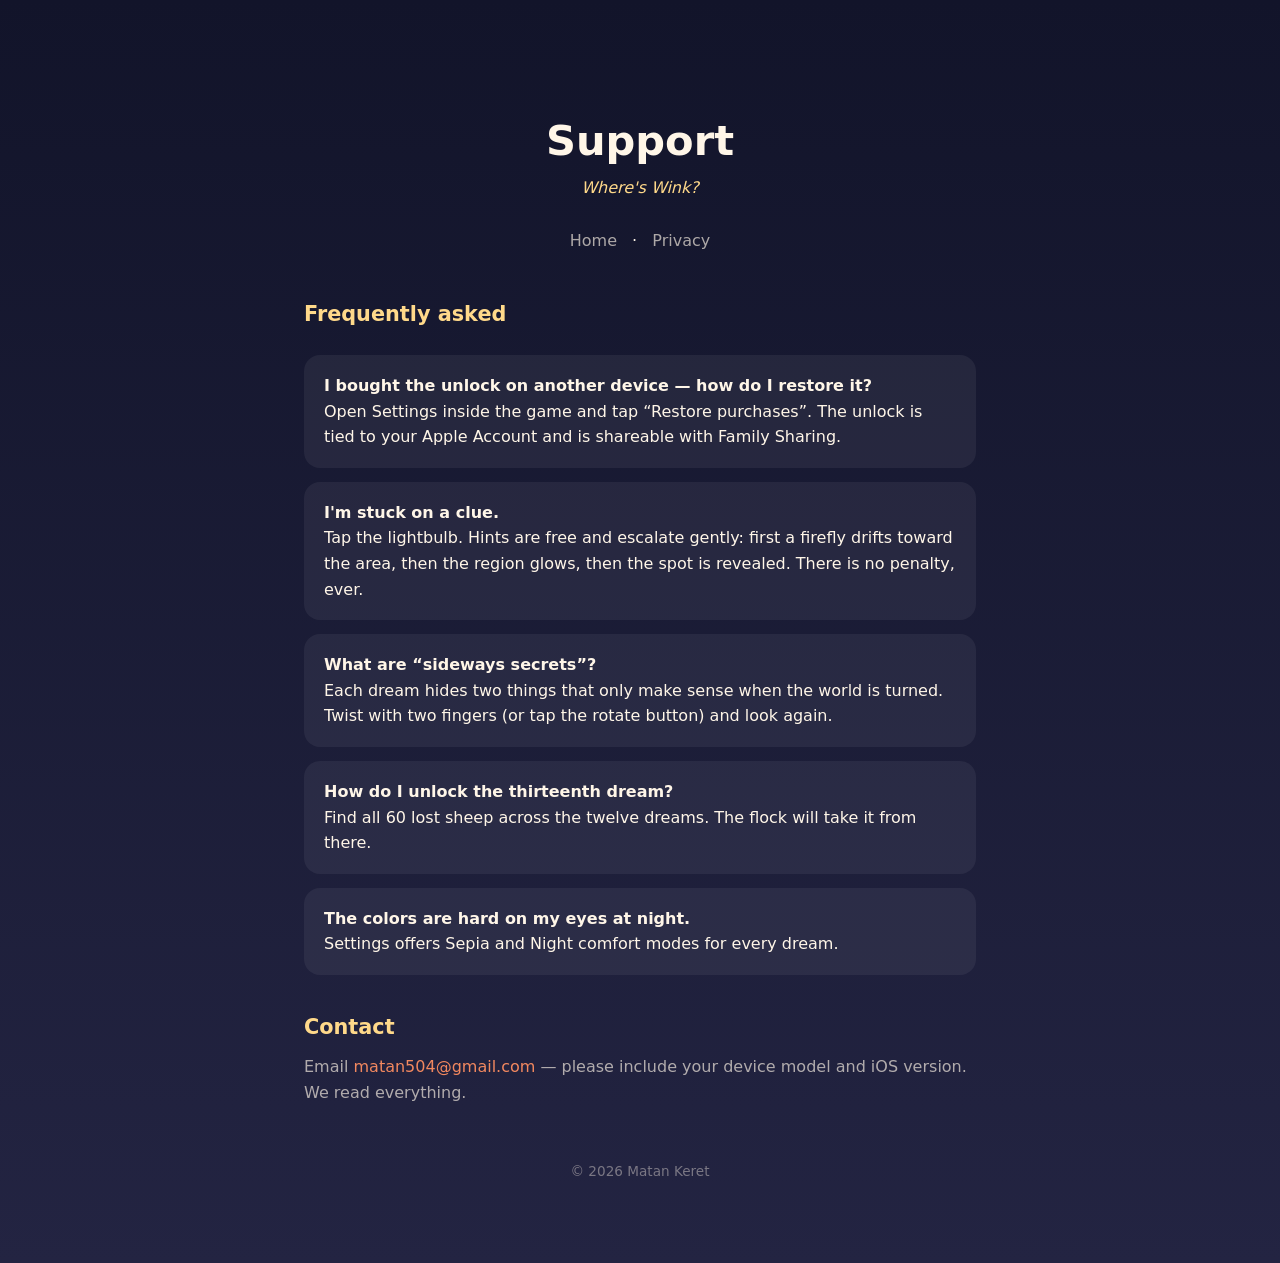
==== support/index.html @ e0d86c8e "Where's Wink? public site: hero, privacy (we collect nothing), support FAQ Co-Authored-By: Claude Fa" ====
<!DOCTYPE html>
<html lang="en">
<head>
<meta charset="utf-8">
<meta name="viewport" content="width=device-width, initial-scale=1">
<title>Support — Where's Wink?</title>
<link rel="stylesheet" href="../style.css">
<link rel="icon" href="../icon.png">
</head>
<body>
<div class="wrap">
  <header>
    <h1>Support</h1>
    <p class="tagline">Where's Wink?</p>
    <nav><a href="../">Home</a> · <a href="../privacy/">Privacy</a></nav>
  </header>

  <h2>Frequently asked</h2>
  <div class="features">
    <div class="card"><b>I bought the unlock on another device — how do I restore it?</b><br>
    Open Settings inside the game and tap “Restore purchases”. The unlock is
    tied to your Apple Account and is shareable with Family Sharing.</div>
    <div class="card"><b>I'm stuck on a clue.</b><br>
    Tap the lightbulb. Hints are free and escalate gently: first a firefly
    drifts toward the area, then the region glows, then the spot is revealed.
    There is no penalty, ever.</div>
    <div class="card"><b>What are “sideways secrets”?</b><br>
    Each dream hides two things that only make sense when the world is turned.
    Twist with two fingers (or tap the rotate button) and look again.</div>
    <div class="card"><b>How do I unlock the thirteenth dream?</b><br>
    Find all 60 lost sheep across the twelve dreams. The flock will take it
    from there.</div>
    <div class="card"><b>The colors are hard on my eyes at night.</b><br>
    Settings offers Sepia and Night comfort modes for every dream.</div>
  </div>

  <h2>Contact</h2>
  <p>Email <a href="mailto:matan504@gmail.com">matan504@gmail.com</a> — please
  include your device model and iOS version. We read everything.</p>

  <footer>© 2026 Matan Keret</footer>
</div>
</body>
</html>
---- style.css ----
:root {
  --night: #12142a; --night2: #232442; --paper: #fff6e8;
  --glow: #ffd98a; --accent: #f2885f; --muted: rgba(255, 246, 232, 0.65);
}
* { margin: 0; padding: 0; box-sizing: border-box; }
body {
  background: linear-gradient(180deg, var(--night) 0%, var(--night2) 100%);
  color: var(--paper);
  font-family: -apple-system, "SF Pro Rounded", "Avenir Next", system-ui, sans-serif;
  line-height: 1.6; min-height: 100vh;
}
.wrap { max-width: 720px; margin: 0 auto; padding: 48px 24px 80px; }
header { text-align: center; padding: 40px 0 8px; }
.icon { width: 128px; height: 128px; border-radius: 28px; box-shadow: 0 12px 40px rgba(0,0,0,.5); }
h1 { font-size: 2.6rem; font-weight: 800; margin-top: 20px; }
.tagline { color: var(--glow); font-style: italic; margin-bottom: 28px; }
h2 { font-size: 1.3rem; margin: 36px 0 10px; color: var(--glow); }
p, li { color: var(--muted); }
ul { padding-left: 22px; margin: 8px 0; }
a { color: var(--accent); text-decoration: none; }
a:hover { text-decoration: underline; }
.features { display: grid; gap: 14px; margin: 24px 0; }
.card { background: rgba(255,255,255,.06); border-radius: 16px; padding: 18px 20px; }
.card b { color: var(--paper); }
footer { text-align: center; margin-top: 56px; font-size: .85rem; color: rgba(255,246,232,.4); }
.badge { display: inline-block; background: var(--glow); color: #2b2640; font-weight: 700;
  border-radius: 999px; padding: 10px 22px; margin: 18px 0; }
nav { text-align: center; margin-top: 10px; }
nav a { margin: 0 10px; color: var(--muted); }
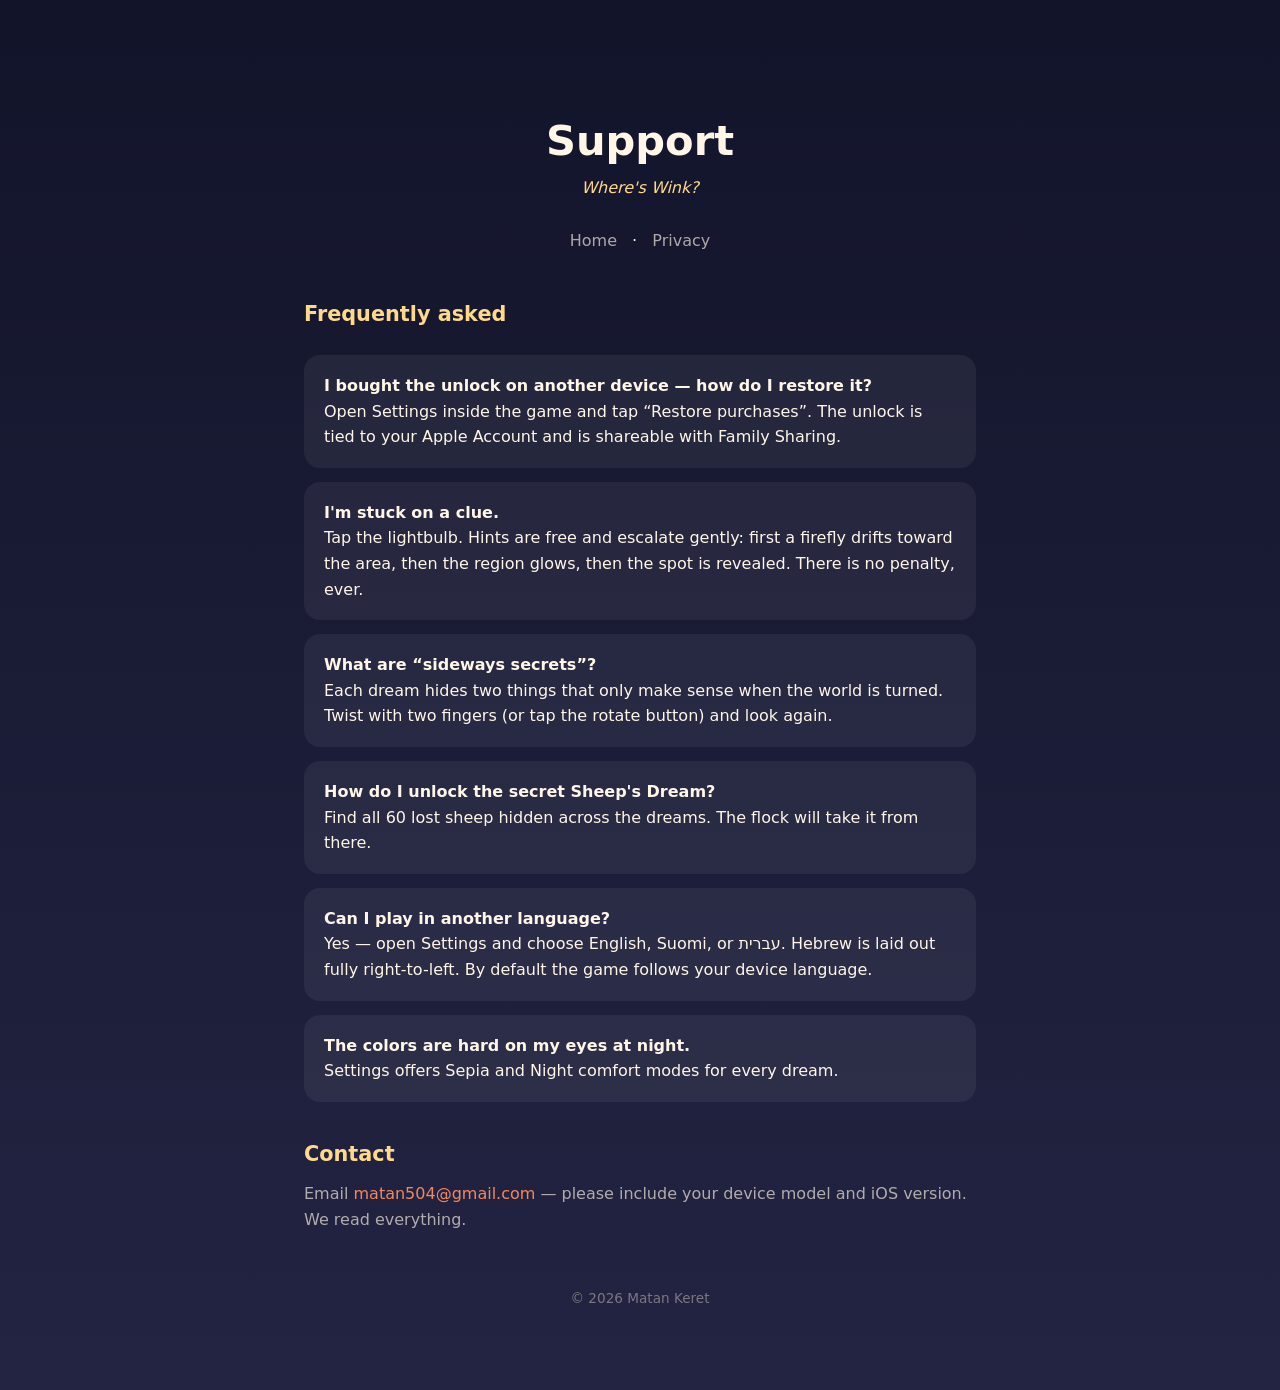
==== commit 6752e9d6: "site: add multi-language support (English, Suomi, עברית, RTL); fix stale bonus-dream FAQ" ====
--- a/support/index.html
+++ b/support/index.html
@@ -27,9 +27,12 @@
     <div class="card"><b>What are “sideways secrets”?</b><br>
     Each dream hides two things that only make sense when the world is turned.
     Twist with two fingers (or tap the rotate button) and look again.</div>
-    <div class="card"><b>How do I unlock the thirteenth dream?</b><br>
-    Find all 60 lost sheep across the twelve dreams. The flock will take it
+    <div class="card"><b>How do I unlock the secret Sheep's Dream?</b><br>
+    Find all 60 lost sheep hidden across the dreams. The flock will take it
     from there.</div>
+    <div class="card"><b>Can I play in another language?</b><br>
+    Yes — open Settings and choose English, Suomi, or עברית. Hebrew is laid out
+    fully right-to-left. By default the game follows your device language.</div>
     <div class="card"><b>The colors are hard on my eyes at night.</b><br>
     Settings offers Sepia and Night comfort modes for every dream.</div>
   </div>
